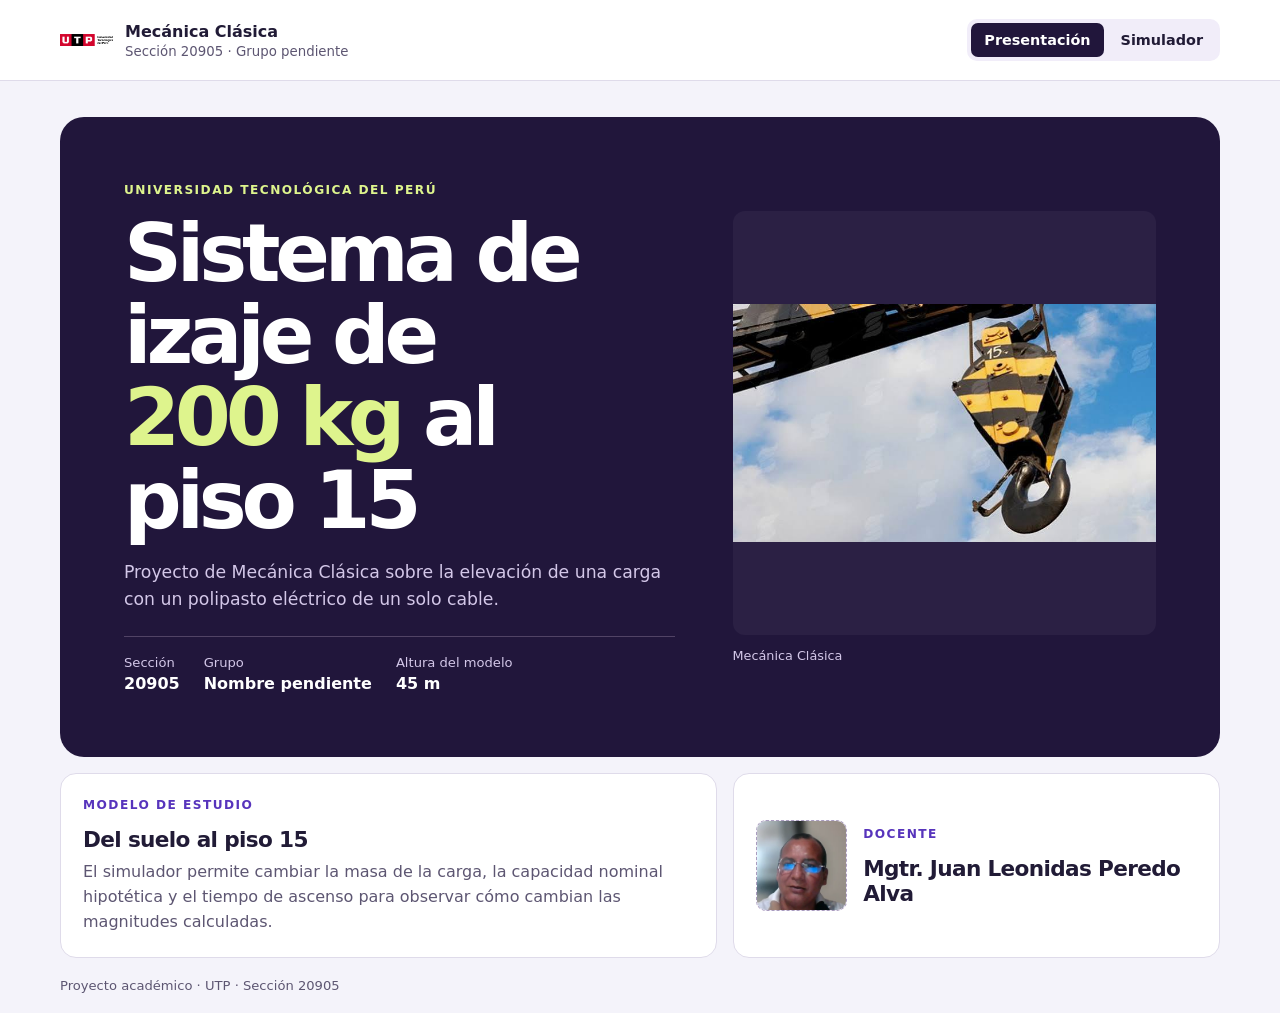
==== index.html @ 5257118b "Add lifting simulator project" ====
<!doctype html>
<html lang="es-PE">
<head>
<meta charset="utf-8">
<meta name="viewport" content="width=device-width, initial-scale=1">
<title>Presentación · Grupo pendiente · Sección 20905 · UTP</title>
<link rel="stylesheet" href="css/estilos.css">
<script defer src="js/navegacion.js"></script>
</head>
<body>
<header class="barra"><div class="contenedor cabecera">
  <div class="marca"><span class="logo" data-imagen="img/logo-utp.png" data-alt="Logo UTP">UTP</span><div><strong>Mecánica Clásica</strong><small>Sección 20905 · Grupo pendiente</small></div></div>
  <nav aria-label="Menú principal"><a href="index.html" aria-current="page">Presentación</a><a href="simulador.html">Simulador</a></nav>
</div></header>
<main class="contenedor">
<section class="portada">
  <div class="portada-texto">
    <p class="etiqueta">Universidad Tecnológica del Perú</p>
    <h1>Sistema de izaje de <em>200 kg</em> al piso 15</h1>
    <p class="introduccion">Proyecto de Mecánica Clásica sobre la elevación de una carga con un polipasto eléctrico de un solo cable.</p>
    <dl class="ficha"><div><dt>Sección</dt><dd>20905</dd></div><div><dt>Grupo</dt><dd>Nombre pendiente</dd></div><div><dt>Altura del modelo</dt><dd>45 m</dd></div></dl>
  </div>
  <figure class="curso" data-imagen="img/imagen-curso.jpeg" data-alt="Imagen del proyecto de Mecánica Clásica">
    <div class="esquema-portada" aria-hidden="true"><span class="viga"></span><span class="gancho"></span><span class="caja">200 kg</span><span class="nivel">PISO 15</span></div>
    <figcaption>Espacio para la imagen del curso · Esquema ilustrativo</figcaption>
  </figure>
</section>
<section class="presentacion-extra">
  <article class="panel alcance"><p class="etiqueta">Modelo de estudio</p><h2>Del suelo al piso 15</h2><p>El simulador permite cambiar la masa de la carga, la capacidad nominal hipotética y el tiempo de ascenso para observar cómo cambian las magnitudes calculadas.</p></article>
  <article class="panel docente"><div class="foto" data-imagen="img/foto-profesor.png" data-alt="Foto del docente de Mecánica Clásica">Foto pendiente</div><div><p class="etiqueta">Docente</p><h2>Mgtr. Juan Leonidas Peredo Alva</h2></div></article>
</section>
</main>
<footer class="contenedor pie">Proyecto académico · UTP · Sección 20905</footer>
</body></html>
---- css/estilos.css ----
:root {
  color-scheme: light;
  --fondo: #f4f3fa;
  --papel: #fff;
  --tinta: #211b36;
  --muted: #5d5672;
  --borde: #dfdbea;
  --acento: #5734bc;
  --oscuro: #21163b;
  --lima: #def48d;
  font-family: "Aptos", "Segoe UI", system-ui, sans-serif;
  color: var(--tinta);
  background: var(--fondo);
}
* { box-sizing: border-box; }
body { margin: 0; }
[hidden] { display: none !important; }
.contenedor { width: min(1160px, calc(100% - 40px)); margin-inline: auto; }
.barra { background: var(--papel); border-bottom: 1px solid var(--borde); }
.cabecera { display: flex; justify-content: space-between; align-items: center; gap: 16px; min-height: 80px; }
.marca { display: flex; align-items: center; gap: 12px; }
.marca small { display: block; color: var(--muted); margin-top: 3px; }
.logo { display: grid; place-items: center; width: 53px; height: 43px; background: var(--oscuro); color: white; border-radius: 8px; font-weight: 850; }
.logo:has(img) { background: transparent; }
.logo img { width: 100%; height: 100%; object-fit: contain; }
nav { display: flex; gap: 4px; background: #f1edf9; border-radius: 10px; padding: 4px; }
nav a { padding: 9px 13px; text-decoration: none; color: var(--tinta); border-radius: 7px; font-weight: 650; font-size: .9rem; }
nav a[aria-current] { background: var(--oscuro); color: white; }
:focus-visible { outline: 3px solid #875cf0; outline-offset: 3px; }
h1, h2, h3, p, figure { margin: 0; }
h1 { font-size: clamp(2.65rem, 6.3vw, 5.35rem); line-height: 1.02; letter-spacing: -.065em; }
h2 { font-size: 1.35rem; letter-spacing: -.03em; }
h3 { font-size: 1rem; }
p { line-height: 1.55; }
.etiqueta { font-size: .76rem; font-weight: 800; text-transform: uppercase; letter-spacing: .12em; color: var(--acento); margin-bottom: 12px; }
.introduccion { font-size: 1.08rem; color: var(--muted); margin-top: 18px; max-width: 54ch; }
.portada { margin-top: 36px; background: var(--oscuro); color: white; border-radius: 24px; padding: clamp(24px, 5vw, 64px); display: grid; grid-template-columns: 1.3fr 1fr; align-items: center; gap: clamp(20px, 5vw, 58px); }
.portada .etiqueta, .portada em { color: var(--lima); }
.portada em { font-style: normal; white-space: nowrap; }
.portada .introduccion, .portada dt, figcaption { color: #d3c7e8; }
.ficha { display: flex; flex-wrap: wrap; gap: 18px 24px; border-top: 1px solid #514365; padding-top: 18px; margin: 24px 0 0; }
.ficha dt { font-size: .82rem; }
.ficha dd { margin: 4px 0 0; font-weight: 740; }
.curso { min-width: 0; }
.curso img { width: 100%; aspect-ratio: 1; object-fit: contain; border-radius: 12px; background: #2b2044; }
figcaption { font-size: .8rem; padding-top: 9px; }
.esquema-portada { position: relative; aspect-ratio: 1; overflow: hidden; border: 1px solid #62517a; border-radius: 14px; background: repeating-linear-gradient(0deg, transparent 0 23px, #534367 24px), repeating-linear-gradient(90deg, transparent 0 23px, #534367 24px), #33254d; }
.viga { position: absolute; top: 0; width: 100%; height: 8px; border-radius: 3px; background: #a592c6; }
.esquema-portada .viga { top: 16%; left: 15%; width: 70%; }
.gancho { position: absolute; width: 3px; top: 17%; bottom: 42%; left: 50%; background: #d7c9ec; }
.caja, .carga { display: grid; place-items: center; background: var(--lima); color: #252c14; border-radius: 5px; font-weight: 850; box-shadow: 0 4px 0 #a2b962; }
.caja { position: absolute; top: 58%; left: 34%; width: 32%; height: 18%; }
.nivel { position: absolute; right: 5%; bottom: 10%; font-size: .72rem; letter-spacing: .1em; color: #e5daf6; }
.presentacion-extra { display: grid; grid-template-columns: 1.35fr 1fr; gap: 16px; margin-top: 16px; }
.panel { background: var(--papel); border: 1px solid var(--borde); border-radius: 16px; padding: 22px; }
.alcance p:last-child { color: var(--muted); margin-top: 8px; }
.docente { display: flex; align-items: center; gap: 16px; }
.foto { border: 1px dashed #aa9dbf; width: 91px; height: 91px; flex: none; color: var(--muted); background: #f3effa; display: grid; place-items: center; text-align: center; border-radius: 10px; overflow: hidden; font-size: .8rem; }
.foto img { width: 100%; height: 100%; object-fit: cover; }
.encabezado { padding: 32px 0 24px; }
.encabezado h1 { font-size: clamp(2.5rem, 5vw, 4.6rem); }
.laboratorio { display: grid; grid-template-columns: minmax(310px, 390px) 1fr; gap: 16px; }
.configuracion label { display: block; font-weight: 640; font-size: .9rem; margin: 15px 0 5px; }
.campo { display: flex; align-items: center; border: 1px solid var(--borde); border-radius: 8px; background: #faf9fd; }
.campo input { font: inherit; color: inherit; font-weight: 720; background: transparent; border: 0; border-radius: 8px; min-width: 0; width: 100%; padding: 9px 10px; }
.campo span { flex: none; color: var(--muted); padding-inline: 10px; }
.constantes { display: flex; justify-content: space-between; flex-wrap: wrap; gap: 6px; color: var(--muted); margin: 14px 0; font-size: .84rem; }
.constantes strong { color: var(--tinta); }
.aviso { padding: 10px 12px; border-radius: 8px; font-size: .9rem; background: #ede8fa; color: #422682; }
.peligro { background: #fde8eb; color: #8e1734; }
.botones { display: flex; gap: 6px; flex-wrap: wrap; margin-top: 12px; }
button { font: inherit; font-weight: 700; font-size: .86rem; padding: 9px 11px; border: 1px solid var(--borde); border-radius: 8px; background: white; color: var(--tinta); cursor: pointer; }
button:hover:not(:disabled) { box-shadow: inset 0 0 0 1px currentColor; }
button:disabled { opacity: .55; cursor: default; }
#subir { background: var(--acento); color: white; border-color: transparent; }
.falla { margin-top: 16px; padding: 12px; background: #fff2e4; border-radius: 9px; color: #65340a; }
.falla p { margin: 4px 0 8px; font-size: .84rem; }
.falla button { border-color: #d7ac84; color: inherit; }
.visor { --avance: 0; background: var(--oscuro); color: white; padding: 20px; border-radius: 16px; display: flex; flex-direction: column; gap: 12px; min-width: 0; }
.visor-titulo { display: flex; flex-wrap: wrap; align-items: center; justify-content: space-between; gap: 6px; }
#estado { background: #443559; color: #f0e9fa; font-size: .8rem; padding: 4px 9px; border-radius: 6px; }
.escena { min-height: 300px; flex: 1; position: relative; overflow: hidden; background: #2c2044; border: 1px solid #5a496f; border-radius: 9px; }
.edificio { position: absolute; inset: 42px 4% 18px 4%; border: 1px solid #726286; border-bottom: 0; background: repeating-linear-gradient(to top, transparent 0 calc(100% / 15 - 1px), #544466 calc(100% / 15 - 1px) calc(100% / 15)); }
.trayecto { position: absolute; top: 16px; bottom: 18px; left: 9%; width: 47%; --posicion: calc(100% - 33px - (100% - 75px) * var(--avance)); }
.cable { position: absolute; left: calc(50% - 1px); top: 7px; height: calc(var(--posicion) - 7px); width: 2px; background: #e0d6ec; }
.carga { position: absolute; left: 0; right: 0; margin-inline: auto; width: max-content; max-width: 100%; padding: 0 8px; top: var(--posicion); height: 29px; font-size: .8rem; }
.modo-caida .cable { visibility: hidden; }
.modo-caida .carga { background: #ffc08a; box-shadow: 0 4px 0 #c37c46; }
.modo-caida #estado { color: #2d1708; background: #ffc08a; }
.marca-piso { position: absolute; right: 6%; font-size: .7rem; color: #e1d6f0; background: #33264a; padding: 3px 5px; white-space: nowrap; }
.marca-piso b { color: white; padding-left: 3px; }
.superior { top: 42px; }
.inferior { bottom: 19px; }
.lecturas { display: grid; grid-template-columns: 1fr 1fr; gap: 8px; }
.lecturas div { background: #35264d; border-radius: 8px; padding: 8px 10px; }
.lecturas span { display: block; color: #e0d2f3; font-size: .76rem; }
.lecturas strong { font-variant-numeric: tabular-nums; font-size: 1.25rem; }
.calculos { margin-top: 26px; }
.calculos > p { color: var(--muted); margin: 6px 0 14px; }
.rejilla-formulas { display: grid; grid-template-columns: repeat(auto-fit, minmax(min(100%, 245px), 1fr)); gap: 10px; }
#formulas-caida { margin-top: 10px; }
#formulas-caida .tarjeta { border-color: #edc7a7; background: #fffaf5; }
.tarjeta { padding: 16px; overflow-wrap: anywhere; }
.ecuacion { color: var(--acento); font-weight: 750; margin-top: 5px; }
.sustitucion, .explicacion { color: var(--muted); font-size: .85rem; }
.resultado { font-weight: 850; font-size: 1.25rem; margin: 4px 0; }
.seguridad { margin-top: 20px; }
.pie { color: var(--muted); font-size: .82rem; padding-block: 20px; }
@media (max-width: 760px) {
  .portada, .presentacion-extra, .laboratorio { grid-template-columns: 1fr; }
  .curso { max-width: 500px; }
}
@media (max-width: 460px) {
  .contenedor { width: calc(100% - 24px); }
  .cabecera { align-items: flex-start; flex-direction: column; padding-block: 12px; gap: 10px; }
  .visor, .panel { padding: 14px; }
}
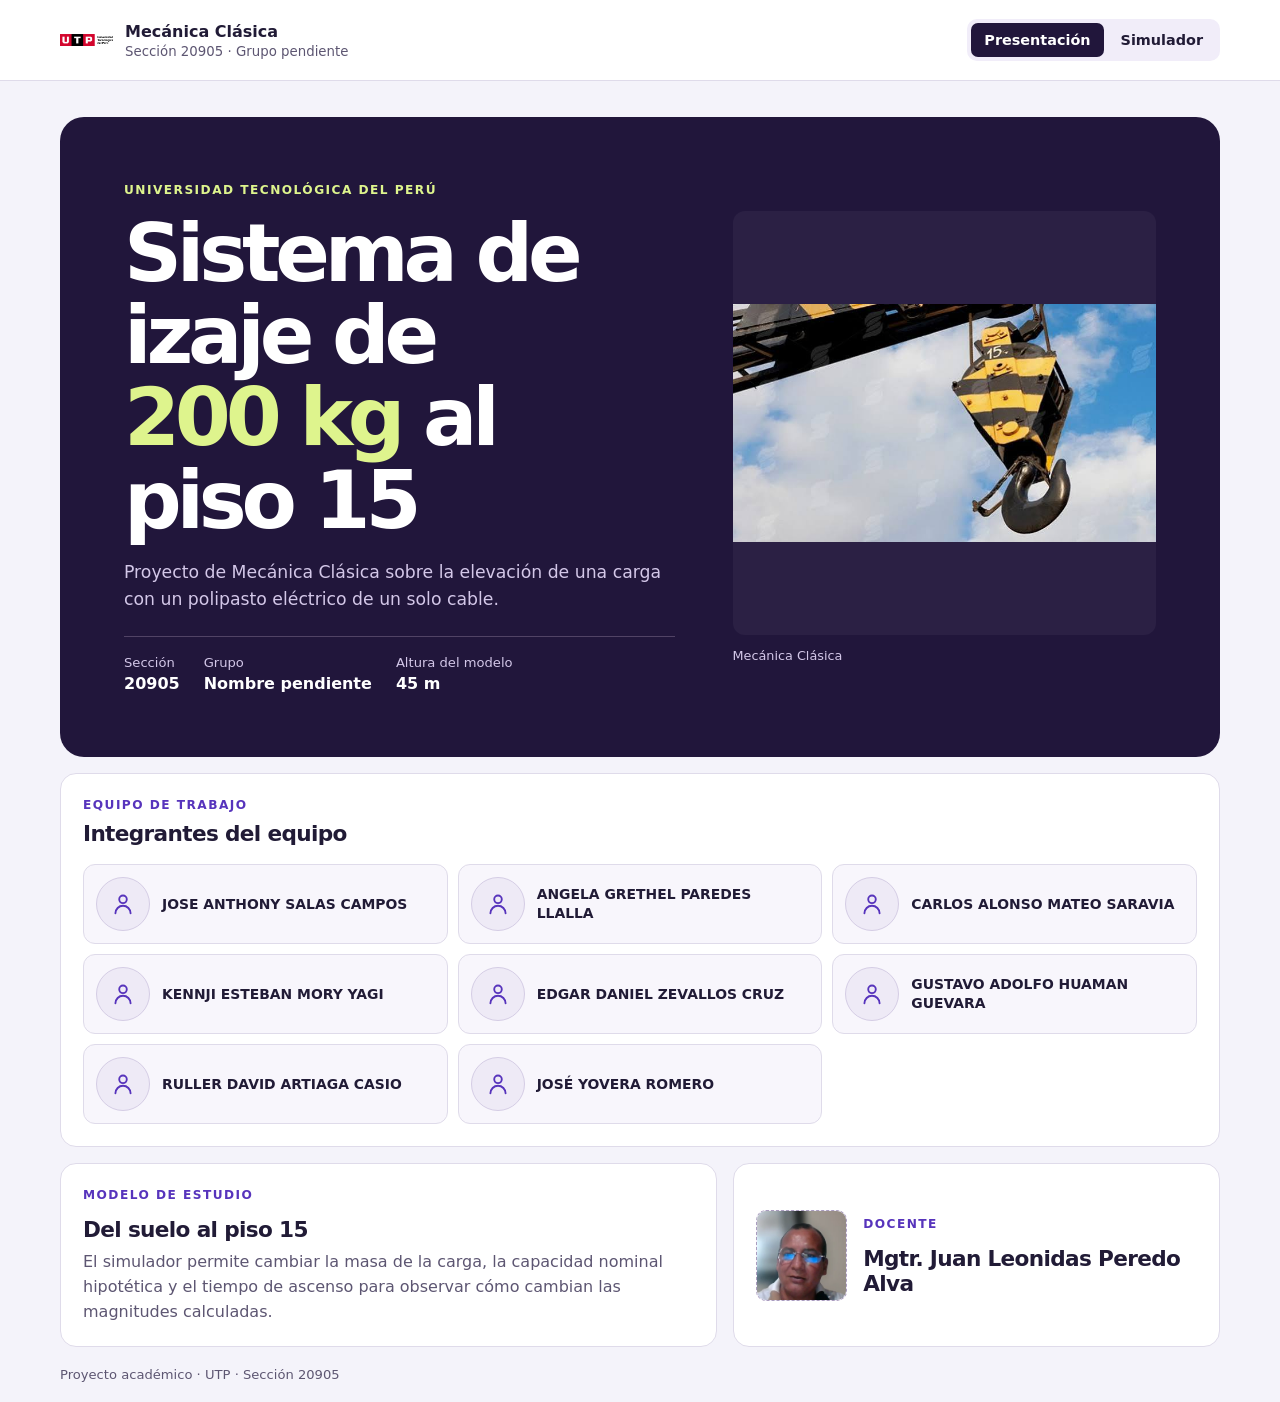
==== commit 6173b1c4: "Use circular photo slots for team members Co-authored-by: Copilot <223556219+Copilot@users.noreply.g" ====
--- a/index.html
+++ b/index.html
@@ -25,6 +25,19 @@
     <figcaption>Espacio para la imagen del curso · Esquema ilustrativo</figcaption>
   </figure>
 </section>
+<section class="equipo panel" aria-labelledby="titulo-equipo">
+  <div class="equipo-cabecera"><p class="etiqueta">Equipo de trabajo</p><h2 id="titulo-equipo">Integrantes del equipo</h2></div>
+  <ol class="integrantes">
+    <li><span class="avatar-integrante" data-imagen="img/integrante-01.jpg" data-alt="Foto de Jose Anthony Salas Campos"><svg viewBox="0 0 24 24" aria-hidden="true"><circle cx="12" cy="8" r="3.25"/><path d="M5.5 20a6.5 6.5 0 0 1 13 0"/></svg></span><span class="nombre-integrante">JOSE ANTHONY SALAS CAMPOS</span></li>
+    <li><span class="avatar-integrante" data-imagen="img/integrante-02.jpg" data-alt="Foto de Angela Grethel Paredes Llalla"><svg viewBox="0 0 24 24" aria-hidden="true"><circle cx="12" cy="8" r="3.25"/><path d="M5.5 20a6.5 6.5 0 0 1 13 0"/></svg></span><span class="nombre-integrante">ANGELA GRETHEL PAREDES LLALLA</span></li>
+    <li><span class="avatar-integrante" data-imagen="img/integrante-03.jpg" data-alt="Foto de Carlos Alonso Mateo Saravia"><svg viewBox="0 0 24 24" aria-hidden="true"><circle cx="12" cy="8" r="3.25"/><path d="M5.5 20a6.5 6.5 0 0 1 13 0"/></svg></span><span class="nombre-integrante">CARLOS ALONSO MATEO SARAVIA</span></li>
+    <li><span class="avatar-integrante" data-imagen="img/integrante-04.jpg" data-alt="Foto de Kennji Esteban Mory Yagi"><svg viewBox="0 0 24 24" aria-hidden="true"><circle cx="12" cy="8" r="3.25"/><path d="M5.5 20a6.5 6.5 0 0 1 13 0"/></svg></span><span class="nombre-integrante">KENNJI ESTEBAN MORY YAGI</span></li>
+    <li><span class="avatar-integrante" data-imagen="img/integrante-05.jpg" data-alt="Foto de Edgar Daniel Zevallos Cruz"><svg viewBox="0 0 24 24" aria-hidden="true"><circle cx="12" cy="8" r="3.25"/><path d="M5.5 20a6.5 6.5 0 0 1 13 0"/></svg></span><span class="nombre-integrante">EDGAR DANIEL ZEVALLOS CRUZ</span></li>
+    <li><span class="avatar-integrante" data-imagen="img/integrante-06.jpg" data-alt="Foto de Gustavo Adolfo Huaman Guevara"><svg viewBox="0 0 24 24" aria-hidden="true"><circle cx="12" cy="8" r="3.25"/><path d="M5.5 20a6.5 6.5 0 0 1 13 0"/></svg></span><span class="nombre-integrante">GUSTAVO ADOLFO HUAMAN GUEVARA</span></li>
+    <li><span class="avatar-integrante" data-imagen="img/integrante-07.jpg" data-alt="Foto de Ruller David Artiaga Casio"><svg viewBox="0 0 24 24" aria-hidden="true"><circle cx="12" cy="8" r="3.25"/><path d="M5.5 20a6.5 6.5 0 0 1 13 0"/></svg></span><span class="nombre-integrante">RULLER DAVID ARTIAGA CASIO</span></li>
+    <li><span class="avatar-integrante" data-imagen="img/integrante-08.jpg" data-alt="Foto de José Yovera Romero"><svg viewBox="0 0 24 24" aria-hidden="true"><circle cx="12" cy="8" r="3.25"/><path d="M5.5 20a6.5 6.5 0 0 1 13 0"/></svg></span><span class="nombre-integrante">JOSÉ YOVERA ROMERO</span></li>
+  </ol>
+</section>
 <section class="presentacion-extra">
   <article class="panel alcance"><p class="etiqueta">Modelo de estudio</p><h2>Del suelo al piso 15</h2><p>El simulador permite cambiar la masa de la carga, la capacidad nominal hipotética y el tiempo de ascenso para observar cómo cambian las magnitudes calculadas.</p></article>
   <article class="panel docente"><div class="foto" data-imagen="img/foto-profesor.png" data-alt="Foto del docente de Mecánica Clásica">Foto pendiente</div><div><p class="etiqueta">Docente</p><h2>Mgtr. Juan Leonidas Peredo Alva</h2></div></article>
--- a/css/estilos.css
+++ b/css/estilos.css
@@ -53,6 +53,15 @@
 .nivel { position: absolute; right: 5%; bottom: 10%; font-size: .72rem; letter-spacing: .1em; color: #e5daf6; }
 .presentacion-extra { display: grid; grid-template-columns: 1.35fr 1fr; gap: 16px; margin-top: 16px; }
 .panel { background: var(--papel); border: 1px solid var(--borde); border-radius: 16px; padding: 22px; }
+.equipo { margin-top: 16px; }
+.equipo .etiqueta { margin-bottom: 6px; }
+.integrantes { display: grid; grid-template-columns: repeat(3, minmax(0, 1fr)); gap: 10px; list-style: none; padding: 0; margin: 18px 0 0; }
+.integrantes li { display: flex; align-items: center; gap: 12px; min-width: 0; min-height: 72px; padding: 12px; border: 1px solid var(--borde); border-radius: 12px; background: #f8f6fc; font-size: .87rem; font-weight: 720; line-height: 1.35; }
+.avatar-integrante { display: grid; place-items: center; width: 54px; height: 54px; flex: none; overflow: hidden; border: 1px solid #d5cde5; border-radius: 50%; background: #eeeaf6; color: var(--acento); }
+.avatar-integrante svg, .avatar-integrante img { width: 100%; height: 100%; }
+.avatar-integrante svg { padding: 12px; fill: none; stroke: currentColor; stroke-linecap: round; stroke-linejoin: round; stroke-width: 1.6; }
+.avatar-integrante img { object-fit: cover; }
+.nombre-integrante { overflow-wrap: anywhere; }
 .alcance p:last-child { color: var(--muted); margin-top: 8px; }
 .docente { display: flex; align-items: center; gap: 16px; }
 .foto { border: 1px dashed #aa9dbf; width: 91px; height: 91px; flex: none; color: var(--muted); background: #f3effa; display: grid; place-items: center; text-align: center; border-radius: 10px; overflow: hidden; font-size: .8rem; }
@@ -108,10 +117,12 @@
 .pie { color: var(--muted); font-size: .82rem; padding-block: 20px; }
 @media (max-width: 760px) {
   .portada, .presentacion-extra, .laboratorio { grid-template-columns: 1fr; }
+  .integrantes { grid-template-columns: repeat(2, minmax(0, 1fr)); }
   .curso { max-width: 500px; }
 }
 @media (max-width: 460px) {
   .contenedor { width: calc(100% - 24px); }
   .cabecera { align-items: flex-start; flex-direction: column; padding-block: 12px; gap: 10px; }
   .visor, .panel { padding: 14px; }
+  .integrantes { grid-template-columns: 1fr; }
 }
